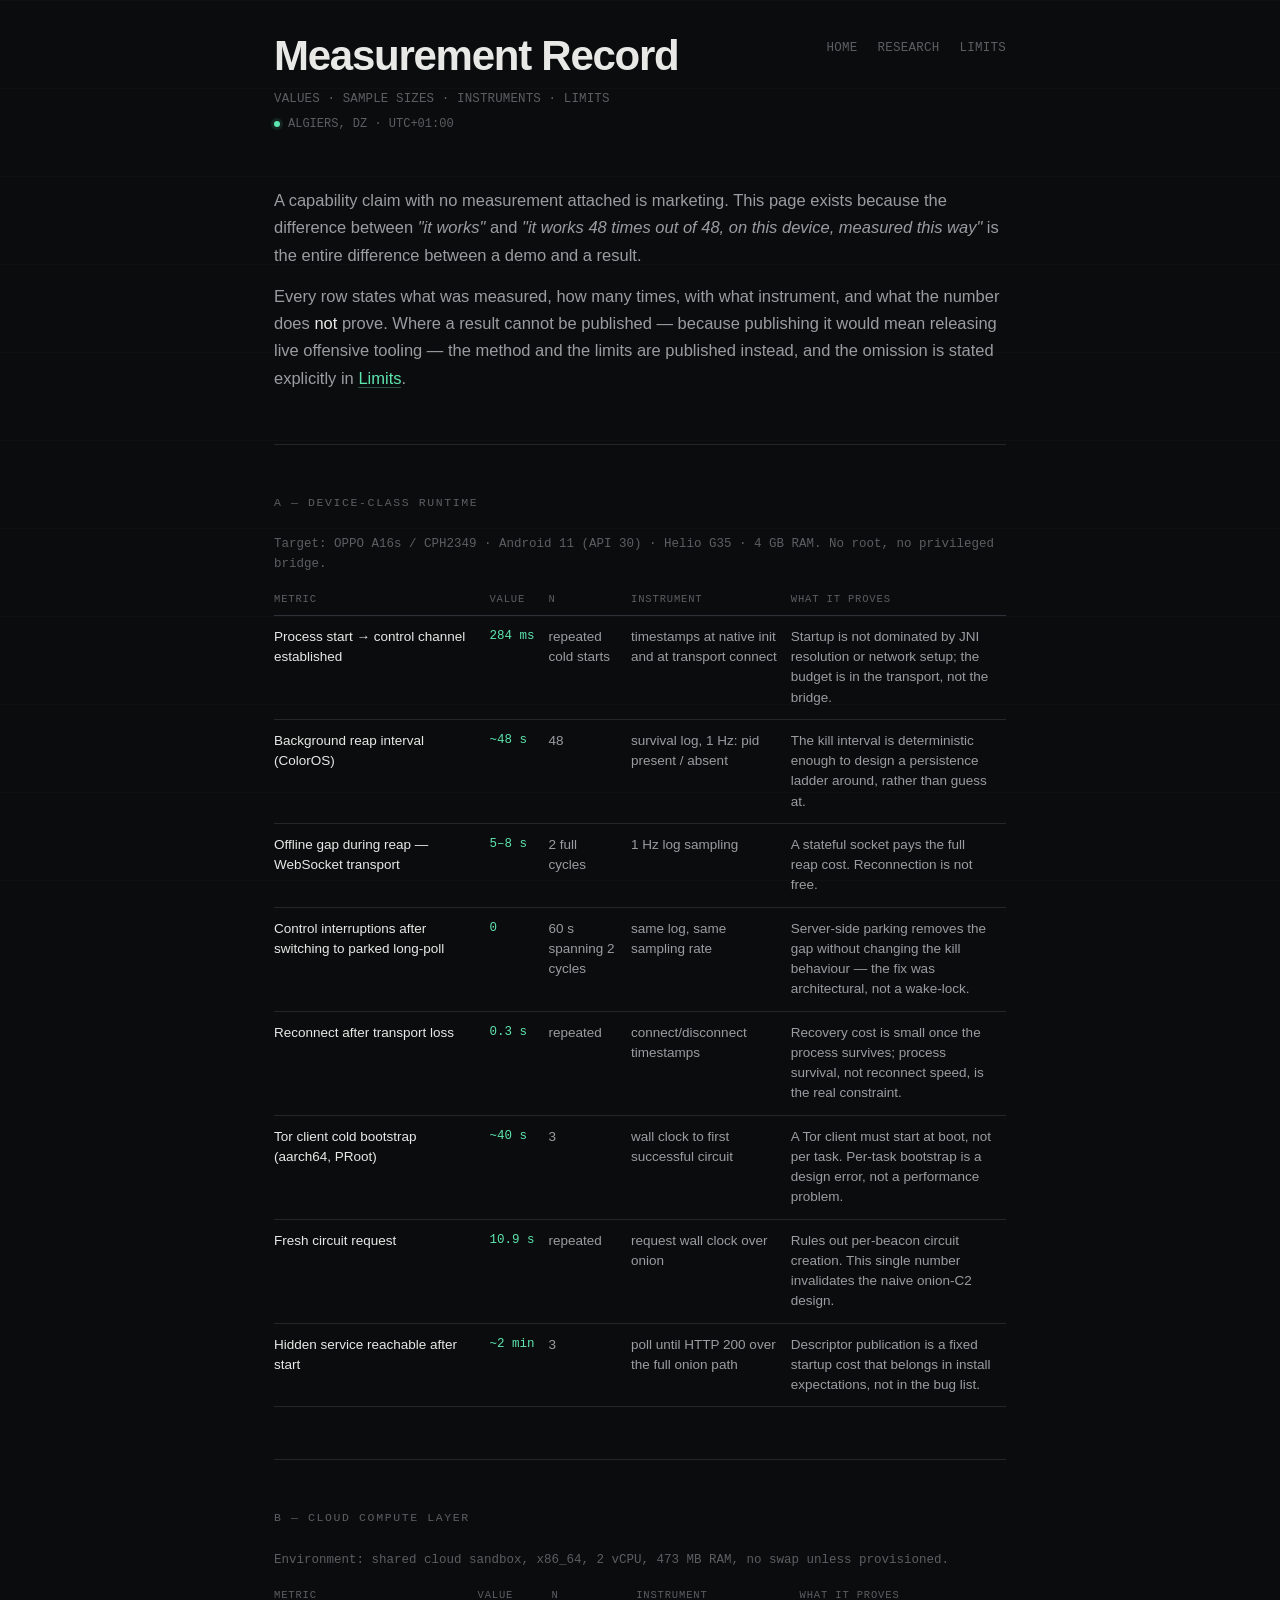
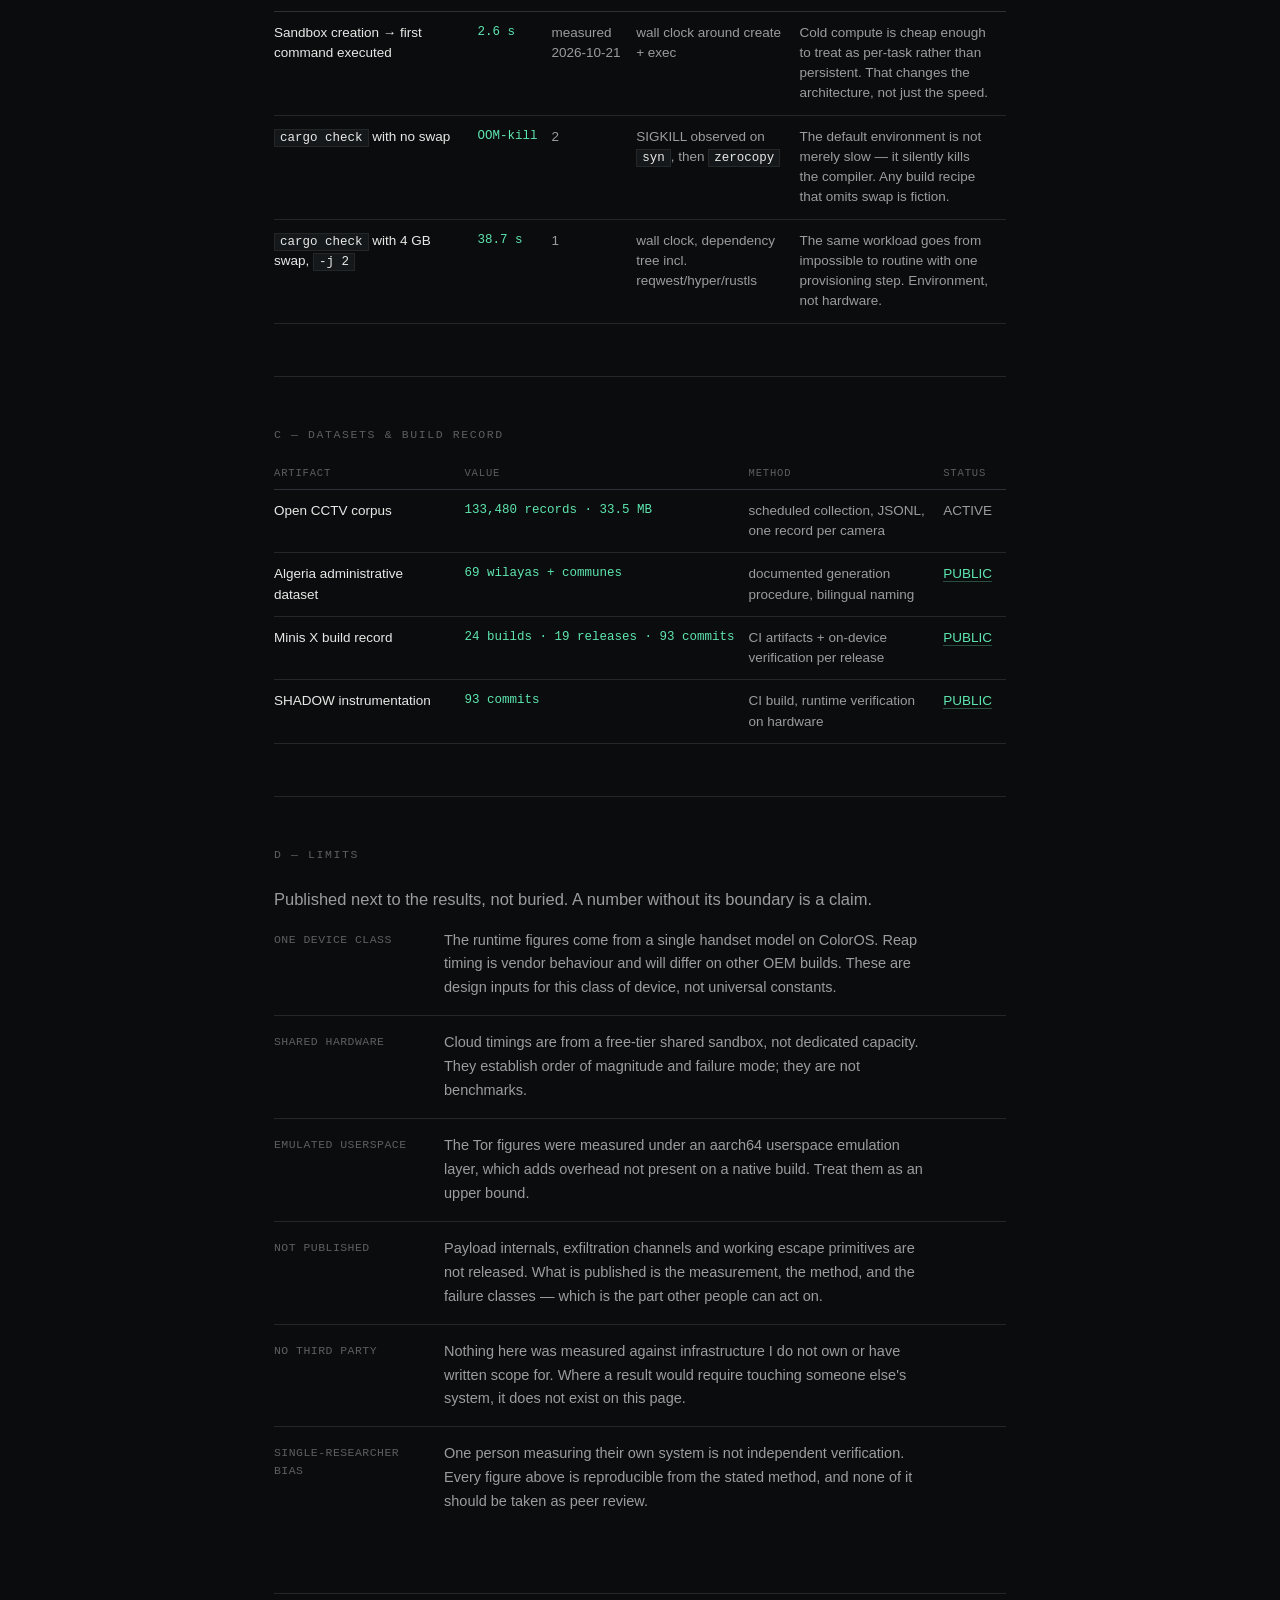
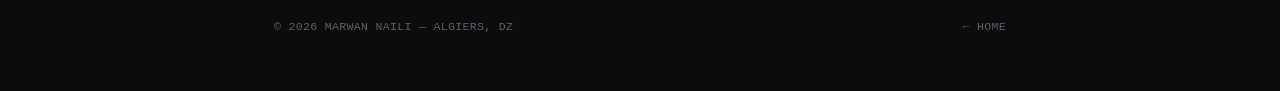
==== evidence/index.html @ 8810e88e "Reposition: offensive instrumentation + measurement record - Pillar C rewritten to match reality: at" ====
<!DOCTYPE html>
<html lang="en">
<head>
<meta charset="UTF-8">
<meta name="viewport" content="width=device-width, initial-scale=1">
<title>Measurement Record — Marwan Naili</title>
<meta name="description" content="Measured results with sample sizes, instruments and stated limits: device-class runtime, transport resilience, cloud compute layer, and public datasets.">
<meta name="theme-color" content="#0b0c0d">
<meta property="og:title" content="Measurement Record — Marwan Naili">
<meta property="og:description" content="Every number with its sample size, its instrument, and what it does not prove.">
<meta property="og:type" content="article">
<meta property="og:url" content="https://marwan-naili.me/evidence/">
<link rel="icon" href="data:image/svg+xml,%3Csvg xmlns='http://www.w3.org/2000/svg' viewBox='0 0 100 100'%3E%3Crect width='100' height='100' fill='%230b0c0d'/%3E%3Ctext x='50' y='68' font-size='52' text-anchor='middle' fill='%235ee6b0' font-family='monospace'%3EM%3C/text%3E%3C/svg%3E">
<link rel="stylesheet" href="/style.css">
</head>
<body>
<div class="wrap">

  <header>
    <div>
      <h1>Measurement Record</h1>
      <p class="role">VALUES · SAMPLE SIZES · INSTRUMENTS · LIMITS</p>
      <p class="status"><span class="dot"></span>ALGIERS, DZ · UTC+01:00</p>
    </div>
    <nav class="nav">
      <a href="/">HOME</a>
      <a href="/research/">RESEARCH</a>
      <a href="#limits">LIMITS</a>
    </nav>
  </header>

  <section>
    <p class="intro">A capability claim with no measurement attached is marketing. This page exists because the difference between <i>"it works"</i> and <i>"it works 48 times out of 48, on this device, measured this way"</i> is the entire difference between a demo and a result.</p>
    <p class="intro">Every row states what was measured, how many times, with what instrument, and what the number does <b>not</b> prove. Where a result cannot be published — because publishing it would mean releasing live offensive tooling — the method and the limits are published instead, and the omission is stated explicitly in <a href="#limits">Limits</a>.</p>
  </section>

  <section id="device">
    <p class="section-label">A — DEVICE-CLASS RUNTIME</p>
    <p class="note">Target: OPPO A16s / CPH2349 · Android 11 (API 30) · Helio G35 · 4 GB RAM. No root, no privileged bridge.</p>
    <table class="mtable">
      <thead>
        <tr><th>Metric</th><th>Value</th><th>n</th><th>Instrument</th><th>What it proves</th></tr>
      </thead>
      <tbody>
        <tr><td>Process start → control channel established</td><td class="num">284 ms</td><td>repeated cold starts</td><td>timestamps at native init and at transport connect</td><td>Startup is not dominated by JNI resolution or network setup; the budget is in the transport, not the bridge.</td></tr>
        <tr><td>Background reap interval (ColorOS)</td><td class="num">~48 s</td><td>48</td><td>survival log, 1 Hz: pid present / absent</td><td>The kill interval is deterministic enough to design a persistence ladder around, rather than guess at.</td></tr>
        <tr><td>Offline gap during reap — WebSocket transport</td><td class="num">5–8 s</td><td>2 full cycles</td><td>1 Hz log sampling</td><td>A stateful socket pays the full reap cost. Reconnection is not free.</td></tr>
        <tr><td>Control interruptions after switching to parked long-poll</td><td class="num">0</td><td>60 s spanning 2 cycles</td><td>same log, same sampling rate</td><td>Server-side parking removes the gap without changing the kill behaviour — the fix was architectural, not a wake-lock.</td></tr>
        <tr><td>Reconnect after transport loss</td><td class="num">0.3 s</td><td>repeated</td><td>connect/disconnect timestamps</td><td>Recovery cost is small once the process survives; process survival, not reconnect speed, is the real constraint.</td></tr>
        <tr><td>Tor client cold bootstrap (aarch64, PRoot)</td><td class="num">~40 s</td><td>3</td><td>wall clock to first successful circuit</td><td>A Tor client must start at boot, not per task. Per-task bootstrap is a design error, not a performance problem.</td></tr>
        <tr><td>Fresh circuit request</td><td class="num">10.9 s</td><td>repeated</td><td>request wall clock over onion</td><td>Rules out per-beacon circuit creation. This single number invalidates the naive onion-C2 design.</td></tr>
        <tr><td>Hidden service reachable after start</td><td class="num">~2 min</td><td>3</td><td>poll until HTTP 200 over the full onion path</td><td>Descriptor publication is a fixed startup cost that belongs in install expectations, not in the bug list.</td></tr>
      </tbody>
    </table>
  </section>

  <section id="cloud">
    <p class="section-label">B — CLOUD COMPUTE LAYER</p>
    <p class="note">Environment: shared cloud sandbox, x86_64, 2 vCPU, 473 MB RAM, no swap unless provisioned.</p>
    <table class="mtable">
      <thead>
        <tr><th>Metric</th><th>Value</th><th>n</th><th>Instrument</th><th>What it proves</th></tr>
      </thead>
      <tbody>
        <tr><td>Sandbox creation → first command executed</td><td class="num">2.6 s</td><td>measured 2026-10-21</td><td>wall clock around create + exec</td><td>Cold compute is cheap enough to treat as per-task rather than persistent. That changes the architecture, not just the speed.</td></tr>
        <tr><td><code>cargo check</code> with no swap</td><td class="num">OOM-kill</td><td>2</td><td>SIGKILL observed on <code>syn</code>, then <code>zerocopy</code></td><td>The default environment is not merely slow — it silently kills the compiler. Any build recipe that omits swap is fiction.</td></tr>
        <tr><td><code>cargo check</code> with 4 GB swap, <code>-j 2</code></td><td class="num">38.7 s</td><td>1</td><td>wall clock, dependency tree incl. reqwest/hyper/rustls</td><td>The same workload goes from impossible to routine with one provisioning step. Environment, not hardware.</td></tr>
      </tbody>
    </table>
  </section>

  <section id="data">
    <p class="section-label">C — DATASETS &amp; BUILD RECORD</p>
    <table class="mtable">
      <thead>
        <tr><th>Artifact</th><th>Value</th><th>Method</th><th>Status</th></tr>
      </thead>
      <tbody>
        <tr><td>Open CCTV corpus</td><td class="num">133,480 records · 33.5 MB</td><td>scheduled collection, JSONL, one record per camera</td><td>ACTIVE</td></tr>
        <tr><td>Algeria administrative dataset</td><td class="num">69 wilayas + communes</td><td>documented generation procedure, bilingual naming</td><td><a href="https://github.com/marwangpt237/algeria-wilayas">PUBLIC</a></td></tr>
        <tr><td>Minis X build record</td><td class="num">24 builds · 19 releases · 93 commits</td><td>CI artifacts + on-device verification per release</td><td><a href="https://github.com/hellbound2307/Minis-X">PUBLIC</a></td></tr>
        <tr><td>SHADOW instrumentation</td><td class="num">93 commits</td><td>CI build, runtime verification on hardware</td><td><a href="https://github.com/hellbound2307/shadow">PUBLIC</a></td></tr>
      </tbody>
    </table>
  </section>

  <section id="limits">
    <p class="section-label">D — LIMITS</p>
    <p class="intro">Published next to the results, not buried. A number without its boundary is a claim.</p>
    <dl class="defs">
      <div>
        <dt>One device class</dt>
        <dd>The runtime figures come from a single handset model on ColorOS. Reap timing is vendor behaviour and will differ on other OEM builds. These are design inputs for this class of device, not universal constants.</dd>
      </div>
      <div>
        <dt>Shared hardware</dt>
        <dd>Cloud timings are from a free-tier shared sandbox, not dedicated capacity. They establish order of magnitude and failure mode; they are not benchmarks.</dd>
      </div>
      <div>
        <dt>Emulated userspace</dt>
        <dd>The Tor figures were measured under an aarch64 userspace emulation layer, which adds overhead not present on a native build. Treat them as an upper bound.</dd>
      </div>
      <div>
        <dt>Not published</dt>
        <dd>Payload internals, exfiltration channels and working escape primitives are not released. What is published is the measurement, the method, and the failure classes — which is the part other people can act on.</dd>
      </div>
      <div>
        <dt>No third party</dt>
        <dd>Nothing here was measured against infrastructure I do not own or have written scope for. Where a result would require touching someone else's system, it does not exist on this page.</dd>
      </div>
      <div>
        <dt>Single-researcher bias</dt>
        <dd>One person measuring their own system is not independent verification. Every figure above is reproducible from the stated method, and none of it should be taken as peer review.</dd>
      </div>
    </dl>
  </section>

  <footer>
    <span>© 2026 MARWAN NAILI — ALGIERS, DZ</span>
    <a href="/">← HOME</a>
  </footer>

</div>
</body>
</html>
---- style.css ----
/* marwan-naili.me — terminal-manifest
   Rules: one accent, monospace for machine data, system stack for prose,
   no rounded-card grids, no gradients-as-decoration, no emoji. */

:root {
  /* Base */
  --bg: #0b0c0d;
  --bg-elevated: #121314;
  --border: #242628;
  --border-hi: #2c3238;
  --text-primary: #e8e8e6;
  --text-secondary: #9a9c9f;
  --text-dim: #5c5e61;

  /* Single accent — status/action only */
  --accent: #5ee6b0;
  --accent-dim: #2a4d3e;

  /* Status badges */
  --status-shipped: #5ee6b0;
  --status-active: #e6c15e;
  --status-research: #5e9ee6;

  /* Typography */
  --font-mono: 'JetBrains Mono', 'IBM Plex Mono', ui-monospace, SFMono-Regular, Menlo, Consolas, monospace;
  --font-body: 'Inter', -apple-system, BlinkMacSystemFont, 'Segoe UI', Roboto, Helvetica, Arial, sans-serif;

  /* Spacing scale */
  --space-1: 0.5rem;
  --space-2: 1rem;
  --space-3: 1.5rem;
  --space-4: 2.5rem;
  --space-5: 4rem;

  /* Layout */
  --wrap: 780px;
}

/* Legacy aliases (transition) */
:root {
  --panel: var(--bg-elevated);
  --panel-2: #15181b;
  --line: var(--border);
  --line-hi: var(--border-hi);
  --text: var(--text-primary);
  --body: var(--text-secondary);
  --faint: var(--text-dim);
  --sans: var(--font-body);
  --mono: var(--font-mono);
}

* { box-sizing: border-box; margin: 0; padding: 0 }
html { -webkit-text-size-adjust: 100%; scroll-behavior: smooth }
@media (prefers-reduced-motion: reduce) { html { scroll-behavior: auto } }

body {
  background: var(--bg);
  color: var(--body);
  font: 16px/1.65 var(--font-body);
  -webkit-font-smoothing: antialiased;
  text-rendering: optimizeLegibility;
}

/* faint grid — texture, not decoration */
body::before {
  content: "";
  position: fixed; inset: 0; pointer-events: none; z-index: 0;
  background-image: linear-gradient(var(--border) 1px, transparent 1px);
  background-size: 100% 88px;
  opacity: .16;
}
body > * { position: relative; z-index: 1 }

::selection { background: var(--accent); color: #0b0c0d }
a { color: inherit }
a:focus-visible { outline: 2px solid var(--accent); outline-offset: 3px }

.wrap { max-width: var(--wrap); margin: 0 auto; padding: 0 24px }

/* ── header ───────────────────────────────────────────── */
header {
  display: flex; justify-content: space-between; align-items: flex-start; gap: 28px;
  padding: 34px 0 0; flex-wrap: wrap;
}
h1 {
  font-size: clamp(28px, 6.2vw, 42px); font-weight: 600; color: var(--text-primary);
  letter-spacing: -0.03em; line-height: 1.05;
}
.role {
  margin-top: 12px; font: 12.5px/1.5 var(--font-mono); color: var(--text-dim); letter-spacing: .01em;
}
.status {
  margin-top: 9px; display: inline-flex; align-items: center; gap: 8px;
  font: 12px/1 var(--font-mono); color: var(--text-dim);
}
.status .dot {
  width: 6px; height: 6px; background: var(--accent); border-radius: 50%;
  box-shadow: 0 0 0 3px rgba(94, 230, 176, .11);
}
.nav { display: flex; flex-wrap: wrap; gap: 20px; padding-top: 8px }
.nav a {
  font: 12.5px/1 var(--font-mono); color: var(--text-dim); text-decoration: none;
  letter-spacing: .02em; transition: color .12s ease;
}
.nav a:hover { color: var(--accent) }

/* ── sections ─────────────────────────────────────────── */
section { padding: 52px 0 0; border-top: 1px solid var(--border); margin-top: 52px }
section:first-of-type { border-top: 0; margin-top: 0 }
.section-label {
  font: 11.5px/1 var(--font-mono); color: var(--text-dim); letter-spacing: .14em;
  text-transform: uppercase; margin-bottom: 26px;
}
h2 { font-size: 19px; font-weight: 600; color: var(--text-primary); letter-spacing: -0.02em }

.intro { color: var(--body); font-size: 16.5px }
.intro + .intro { margin-top: 14px }
.intro b { color: var(--text-primary); font-weight: 500 }
.intro a { color: var(--accent); text-decoration: none; border-bottom: 1px solid var(--accent-dim) }
.intro a:hover { border-bottom-color: var(--accent) }

/* ── stat row ─────────────────────────────────────────── */
.stats {
  display: grid; grid-template-columns: repeat(auto-fit, minmax(168px, 1fr));
  gap: 1px; background: var(--border); border: 1px solid var(--border); margin-top: 34px;
}
.stat { background: var(--bg); padding: 16px 18px }
.stat .v {
  display: block; font: 600 15px/1.35 var(--font-mono); color: var(--accent);
  font-variant-numeric: tabular-nums; letter-spacing: -.01em;
  overflow-wrap: break-word;
}
.stat .k {
  display: block; margin-top: 8px; font: 10.5px/1.5 var(--font-mono);
  color: var(--text-dim); letter-spacing: .06em;
}

/* ── pillars ──────────────────────────────────────────── */
.pillars { display: flex; flex-direction: column }
.pillar { padding: 22px 0; border-top: 1px solid var(--border) }
.pillar:first-child { border-top: 0; padding-top: 0 }
.pillar .idx {
  font: 11.5px/1 var(--font-mono); color: var(--text-dim); letter-spacing: .1em;
  display: block; margin-bottom: 12px;
}
.pillar h3 { font-size: 17.5px; font-weight: 600; color: var(--text-primary); letter-spacing: -0.02em }
.pillar p { margin-top: 10px; font-size: 15px; max-width: 62ch }
.pillar .meta {
  margin-top: 13px; font: 11.5px/1.5 var(--font-mono); color: var(--text-dim); letter-spacing: .02em;
}

/* ── work list (SYSTEMS) ──────────────────────────────── */
.work {
  display: grid;
  grid-template-columns: repeat(auto-fit, minmax(340px, 1fr));
  gap: var(--space-3);
}
.project {
  background: var(--bg-elevated);
  border: 1px solid var(--border);
  padding: var(--space-3);
  display: flex; flex-direction: column;
  transition: border-color .14s ease, background .14s ease;
}
.project:hover { border-color: var(--border-hi) }

/* Large cards (mature projects) */
.project--large {
  grid-column: span 2;
}
.project--large .project-thumb {
  margin-top: var(--space-2);
  aspect-ratio: 16/9;
  background: var(--bg);
  border: 1px solid var(--border);
  display: flex; align-items: center; justify-content: center;
  font: 11px/1 var(--font-mono); color: var(--text-dim);
}

/* Small cards (in-progress) */
.project--small {
  border-color: var(--border);
}
.project--small:hover { border-color: var(--border); } /* no accent highlight */

.project h3 { font-size: 16.5px; font-weight: 600; color: var(--text-primary); letter-spacing: -0.015em }
.project h3 a { text-decoration: none; border-bottom: 1px solid transparent; transition: color .12s ease, border-color .12s ease }
.project h3 a:hover { color: var(--accent); border-bottom-color: var(--accent-dim) }

.project .meta {
  margin-top: var(--space-1); font: 11.5px/1.5 var(--font-mono);
  color: var(--text-dim); letter-spacing: .02em;
}

.project p { margin-top: var(--space-2); font-size: 14.5px; max-width: 64ch; flex: 1 }

/* ── Status Badge ─────────────────────────────────────── */
.status-badge {
  display: inline-flex; align-items: center; gap: 6px;
  font: 10.5px/1 var(--font-mono); letter-spacing: .08em; text-transform: uppercase;
  padding: 4px 8px; border-radius: 2px;
  white-space: nowrap;
}
.status-badge--shipped {
  background: rgba(94, 230, 176, 0.12); color: var(--status-shipped);
  border: 1px solid rgba(94, 230, 176, 0.3);
}
.status-badge--active {
  background: rgba(230, 193, 94, 0.12); color: var(--status-active);
  border: 1px solid rgba(230, 193, 94, 0.3);
}
.status-badge--research {
  background: rgba(94, 158, 230, 0.12); color: var(--status-research);
  border: 1px solid rgba(94, 158, 230, 0.3);
}
.status-badge--authorized {
  background: rgba(144, 238, 144, 0.12); color: #90ee90;
  border: 1px solid rgba(144, 238, 144, 0.3);
}
.status-badge::before {
  content: ""; width: 6px; height: 6px; border-radius: 50%; background: currentColor;
}

.verified-date {
  font: 10.5px/1 var(--font-mono); color: var(--text-dim); letter-spacing: .02em;
  margin-top: 4px;
}

/* ── Tag Row ──────────────────────────────────────────── */
.tag-row {
  display: flex; flex-wrap: wrap; gap: var(--space-1);
  margin-top: var(--space-2);
}
.tag {
  font: 10.5px/1 var(--font-mono); letter-spacing: .08em; text-transform: uppercase;
  color: var(--text-dim); border: 1px solid var(--border-hi);
  padding: 4px 8px; white-space: nowrap;
}

/* ── Research Entry ───────────────────────────────────── */
.research-entry {
  padding: var(--space-3) 0; border-top: 1px solid var(--border);
}
.research-entry:first-child { border-top: 0; padding-top: 0 }

.research-entry-header {
  display: flex; flex-wrap: wrap; align-items: baseline; gap: var(--space-2); margin-bottom: var(--space-1);
}
.research-entry-date {
  font: 11.5px/1 var(--font-mono); color: var(--text-dim); letter-spacing: .02em; white-space: nowrap;
}
.research-entry-title { font-size: 17.5px; font-weight: 600; color: var(--text-primary); letter-spacing: -0.02em; }
.research-entry-title a { text-decoration: none; border-bottom: 1px solid transparent; }
.research-entry-title a:hover { border-bottom-color: var(--accent-dim); color: var(--accent); }

.research-entry-body { font-size: 14.5px; color: var(--body); max-width: 64ch; }
.research-entry-body p { margin-top: var(--space-2); }
.research-entry-body p:first-child { margin-top: 0; }

.research-entry-fields {
  display: grid; grid-template-columns: 100px 1fr; gap: var(--space-1) var(--space-2);
  margin-top: var(--space-2); font: 11.5px/1.6 var(--font-mono); color: var(--text-dim);
}
.research-entry-fields dt { color: var(--text-dim); letter-spacing: .04em; text-transform: uppercase; }
.research-entry-fields dd { color: var(--body); max-width: 50ch; }

/* ── Disclosure Block ─────────────────────────────────── */
.disclosure-block {
  background: var(--bg-elevated); border: 1px solid var(--border);
  padding: var(--space-3); margin-top: var(--space-2);
}
.disclosure-block .section-label { margin-bottom: var(--space-2); }
.disclosure-block .bullets { list-style: none; display: flex; flex-direction: column; gap: 10px; margin-top: 16px; }
.disclosure-block .bullets li { display: grid; grid-template-columns: 96px 1fr; gap: 16px; font-size: 14.5px; }
.disclosure-block .bullets li b { font: 11.5px/1.6 var(--font-mono); color: var(--accent); font-weight: 400; letter-spacing: .04em; text-transform: uppercase; }
.disclosure-block a { color: var(--accent); text-decoration: none; border-bottom: 1px solid var(--accent-dim); }
.disclosure-block a:hover { border-bottom-color: var(--accent); }

/* ── inline code ──────────────────────────────────────── */
code {
  font: 12.5px/1.5 var(--font-mono); color: var(--text-primary);
  background: var(--panel-2); border: 1px solid var(--border);
  padding: 1px 5px; overflow-wrap: break-word;
}

/* ── definition list ──────────────────────────────────── */
.defs { display: grid; grid-template-columns: 1fr; gap: 0 }
.defs div { display: grid; grid-template-columns: 150px 1fr; gap: 20px; padding: 15px 0; border-top: 1px solid var(--border); }
.defs div:first-child { border-top: 0 }
.defs dt { font: 11.5px/1.5 var(--font-mono); color: var(--text-dim); letter-spacing: .04em; text-transform: uppercase; padding-top: 2px; }
.defs dd { font-size: 14.5px; max-width: 60ch; }

/* ── contact ──────────────────────────────────────────── */
.email { font: 17px/1.5 var(--font-mono) }
.email a { color: var(--accent); text-decoration: none }
.email a:hover { border-bottom: 1px solid var(--accent) }
.ext { margin-top: 11px; font: 13.5px/1.6 var(--font-mono); color: var(--text-dim) }
.ext a { color: var(--text-dim); text-decoration: none; border-bottom: 1px solid var(--border-hi) }
.ext a:hover { color: var(--accent); border-bottom-color: var(--accent-dim) }
.note { margin-top: 18px; font: 12.5px/1.6 var(--font-mono); color: var(--text-dim) }

footer {
  margin-top: 64px; padding: 24px 0 56px; border-top: 1px solid var(--border);
  display: flex; justify-content: space-between; gap: 16px;
  font: 11.5px/1.5 var(--font-mono); color: var(--text-dim); letter-spacing: .03em;
}
footer a { color: var(--text-dim); text-decoration: none }
footer a:hover { color: var(--accent) }

/* ── mobile ───────────────────────────────────────────── */
@media (max-width: 640px) {
  .wrap { padding: 0 18px }
  header { padding-top: 26px; gap: 18px }
  .nav { gap: 16px; padding-top: 0 }
  section { padding-top: 40px; margin-top: 40px }

  .work { grid-template-columns: 1fr; }
  .project--large { grid-column: span 1; }

  .tag-row { flex-wrap: wrap; gap: var(--space-1); }

  .research-entry-fields { grid-template-columns: 1fr; gap: 4px; }
  .research-entry-fields dt { padding-top: 0; }

  .defs div { grid-template-columns: 1fr; gap: 4px }
  .defs dt { padding-top: 0 }

  .disclosure-block .bullets li { grid-template-columns: 1fr; gap: 2px }

  footer { flex-direction: column; gap: 6px }
  .section-label { font-size: 0.85rem; }
}
/* ── measurement table (evidence page) ────────────────── */
.mtable {
  width: 100%;
  border-collapse: collapse;
  margin-top: 18px;
  font-size: 13.5px;
  display: block;
  overflow-x: auto;
  white-space: normal;
}
.mtable thead th {
  font: 10.5px/1.4 var(--font-mono);
  letter-spacing: .08em;
  text-transform: uppercase;
  color: var(--text-dim);
  text-align: left;
  padding: 0 14px 8px 0;
  border-bottom: 1px solid var(--border-hi);
  white-space: nowrap;
}
.mtable td {
  padding: 11px 14px 11px 0;
  border-bottom: 1px solid var(--border);
  vertical-align: top;
  color: var(--text-secondary);
  line-height: 1.5;
}
.mtable tbody tr:hover td { background: rgba(255,255,255,.015) }
.mtable td:first-child { color: var(--text-primary); min-width: 190px }
.mtable td.num {
  font: 12.5px/1.5 var(--font-mono);
  color: var(--accent);
  white-space: nowrap;
}
.mtable a { color: var(--accent); text-decoration: none; border-bottom: 1px solid var(--accent-dim) }
.mtable a:hover { border-bottom-color: var(--accent) }
.mtable code { white-space: nowrap }

@media (max-width: 640px) {
  .mtable { font-size: 12.5px }
  .mtable td:first-child { min-width: 150px }
}
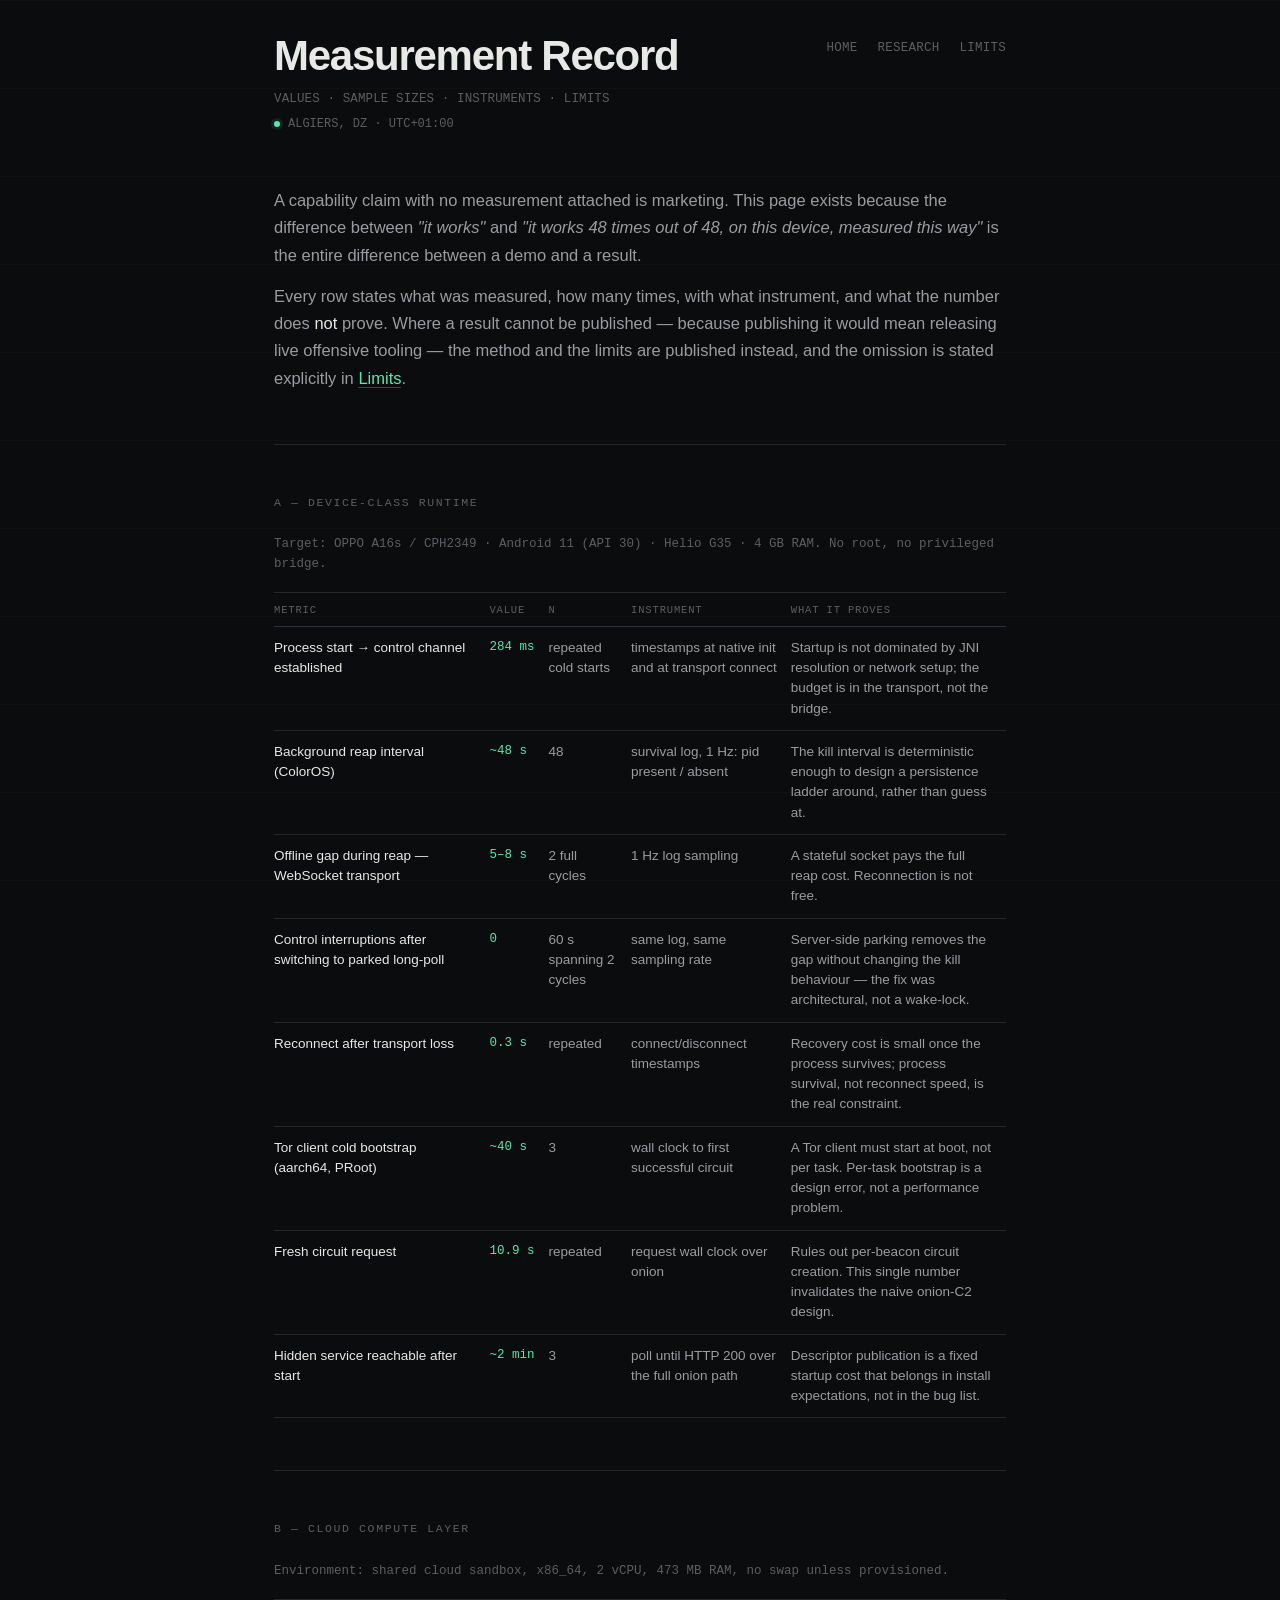
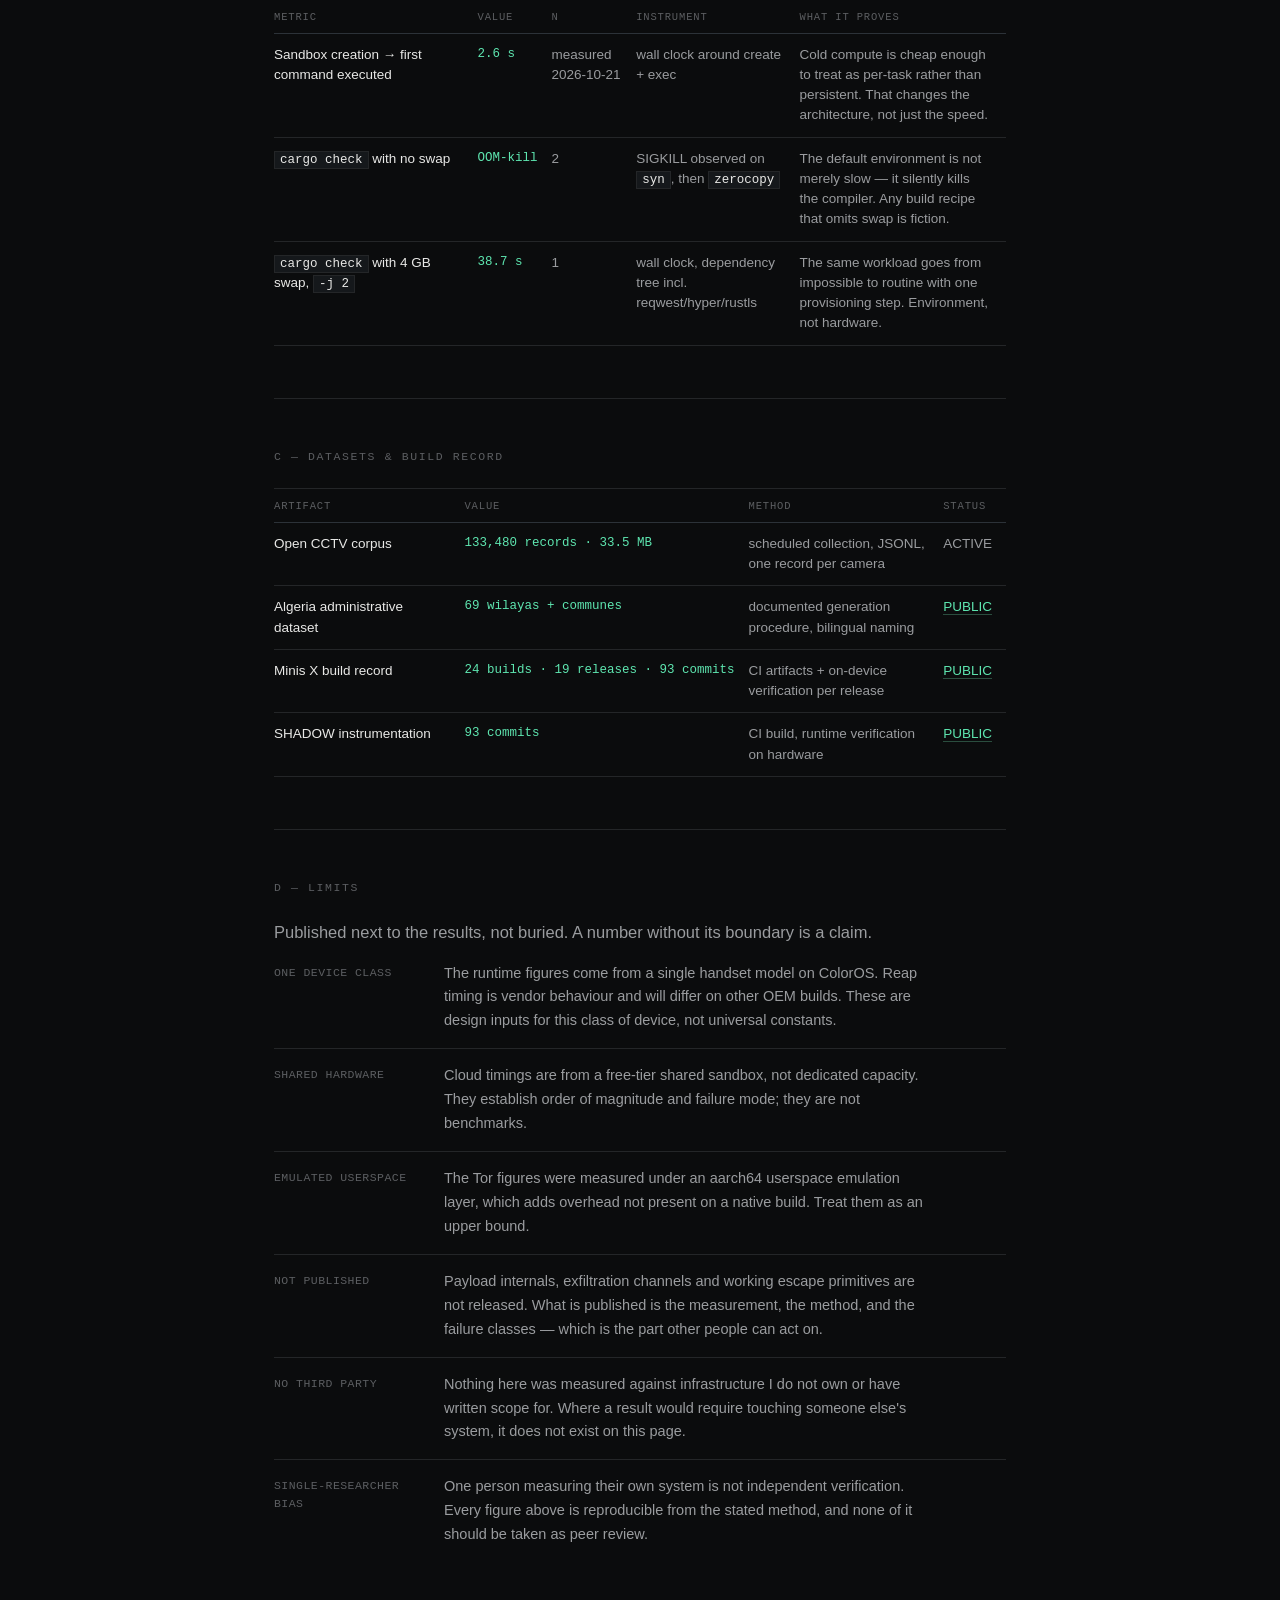
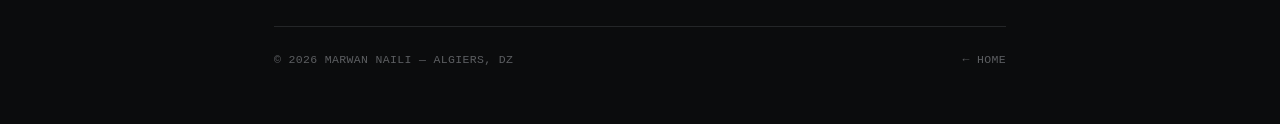
==== commit 2d8aab7f: "Fix evidence table layout: scroll wrapper instead of display:block on table" ====
--- a/evidence/index.html
+++ b/evidence/index.html
@@ -37,7 +37,7 @@
   <section id="device">
     <p class="section-label">A — DEVICE-CLASS RUNTIME</p>
     <p class="note">Target: OPPO A16s / CPH2349 · Android 11 (API 30) · Helio G35 · 4 GB RAM. No root, no privileged bridge.</p>
-    <table class="mtable">
+    <div class="tbl-wrap"><table class="mtable">
       <thead>
         <tr><th>Metric</th><th>Value</th><th>n</th><th>Instrument</th><th>What it proves</th></tr>
       </thead>
@@ -51,13 +51,13 @@
         <tr><td>Fresh circuit request</td><td class="num">10.9 s</td><td>repeated</td><td>request wall clock over onion</td><td>Rules out per-beacon circuit creation. This single number invalidates the naive onion-C2 design.</td></tr>
         <tr><td>Hidden service reachable after start</td><td class="num">~2 min</td><td>3</td><td>poll until HTTP 200 over the full onion path</td><td>Descriptor publication is a fixed startup cost that belongs in install expectations, not in the bug list.</td></tr>
       </tbody>
-    </table>
+    </table></div>
   </section>
 
   <section id="cloud">
     <p class="section-label">B — CLOUD COMPUTE LAYER</p>
     <p class="note">Environment: shared cloud sandbox, x86_64, 2 vCPU, 473 MB RAM, no swap unless provisioned.</p>
-    <table class="mtable">
+    <div class="tbl-wrap"><table class="mtable">
       <thead>
         <tr><th>Metric</th><th>Value</th><th>n</th><th>Instrument</th><th>What it proves</th></tr>
       </thead>
@@ -66,12 +66,12 @@
         <tr><td><code>cargo check</code> with no swap</td><td class="num">OOM-kill</td><td>2</td><td>SIGKILL observed on <code>syn</code>, then <code>zerocopy</code></td><td>The default environment is not merely slow — it silently kills the compiler. Any build recipe that omits swap is fiction.</td></tr>
         <tr><td><code>cargo check</code> with 4 GB swap, <code>-j 2</code></td><td class="num">38.7 s</td><td>1</td><td>wall clock, dependency tree incl. reqwest/hyper/rustls</td><td>The same workload goes from impossible to routine with one provisioning step. Environment, not hardware.</td></tr>
       </tbody>
-    </table>
+    </table></div>
   </section>
 
   <section id="data">
     <p class="section-label">C — DATASETS &amp; BUILD RECORD</p>
-    <table class="mtable">
+    <div class="tbl-wrap"><table class="mtable">
       <thead>
         <tr><th>Artifact</th><th>Value</th><th>Method</th><th>Status</th></tr>
       </thead>
@@ -81,7 +81,7 @@
         <tr><td>Minis X build record</td><td class="num">24 builds · 19 releases · 93 commits</td><td>CI artifacts + on-device verification per release</td><td><a href="https://github.com/hellbound2307/Minis-X">PUBLIC</a></td></tr>
         <tr><td>SHADOW instrumentation</td><td class="num">93 commits</td><td>CI build, runtime verification on hardware</td><td><a href="https://github.com/hellbound2307/shadow">PUBLIC</a></td></tr>
       </tbody>
-    </table>
+    </table></div>
   </section>
 
   <section id="limits">
--- a/style.css
+++ b/style.css
@@ -331,14 +331,16 @@
   .section-label { font-size: 0.85rem; }
 }
 /* ── measurement table (evidence page) ────────────────── */
+.tbl-wrap {
+  overflow-x: auto;
+  margin-top: 18px;
+  border-top: 1px solid var(--border);
+}
 .mtable {
   width: 100%;
   border-collapse: collapse;
-  margin-top: 18px;
   font-size: 13.5px;
-  display: block;
-  overflow-x: auto;
-  white-space: normal;
+  display: table;
 }
 .mtable thead th {
   font: 10.5px/1.4 var(--font-mono);
@@ -346,7 +348,7 @@
   text-transform: uppercase;
   color: var(--text-dim);
   text-align: left;
-  padding: 0 14px 8px 0;
+  padding: 10px 14px 8px 0;
   border-bottom: 1px solid var(--border-hi);
   white-space: nowrap;
 }
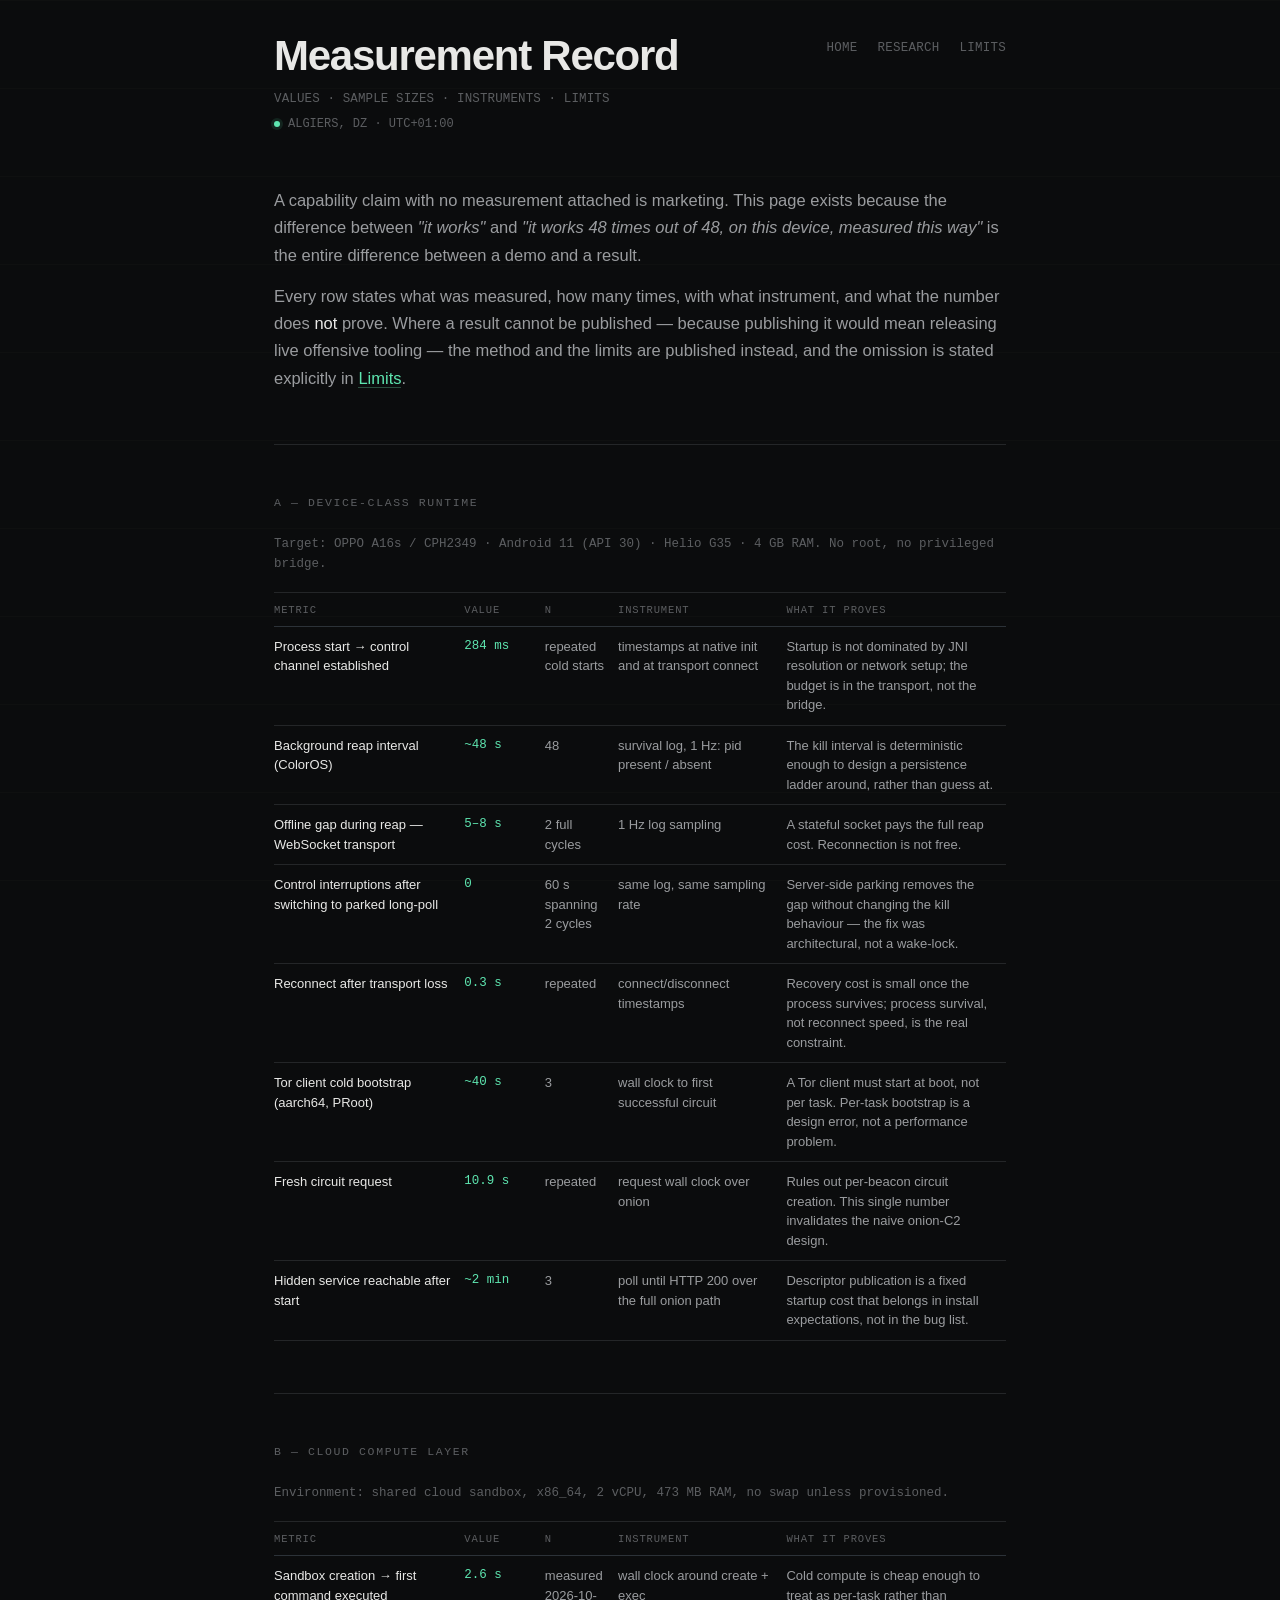
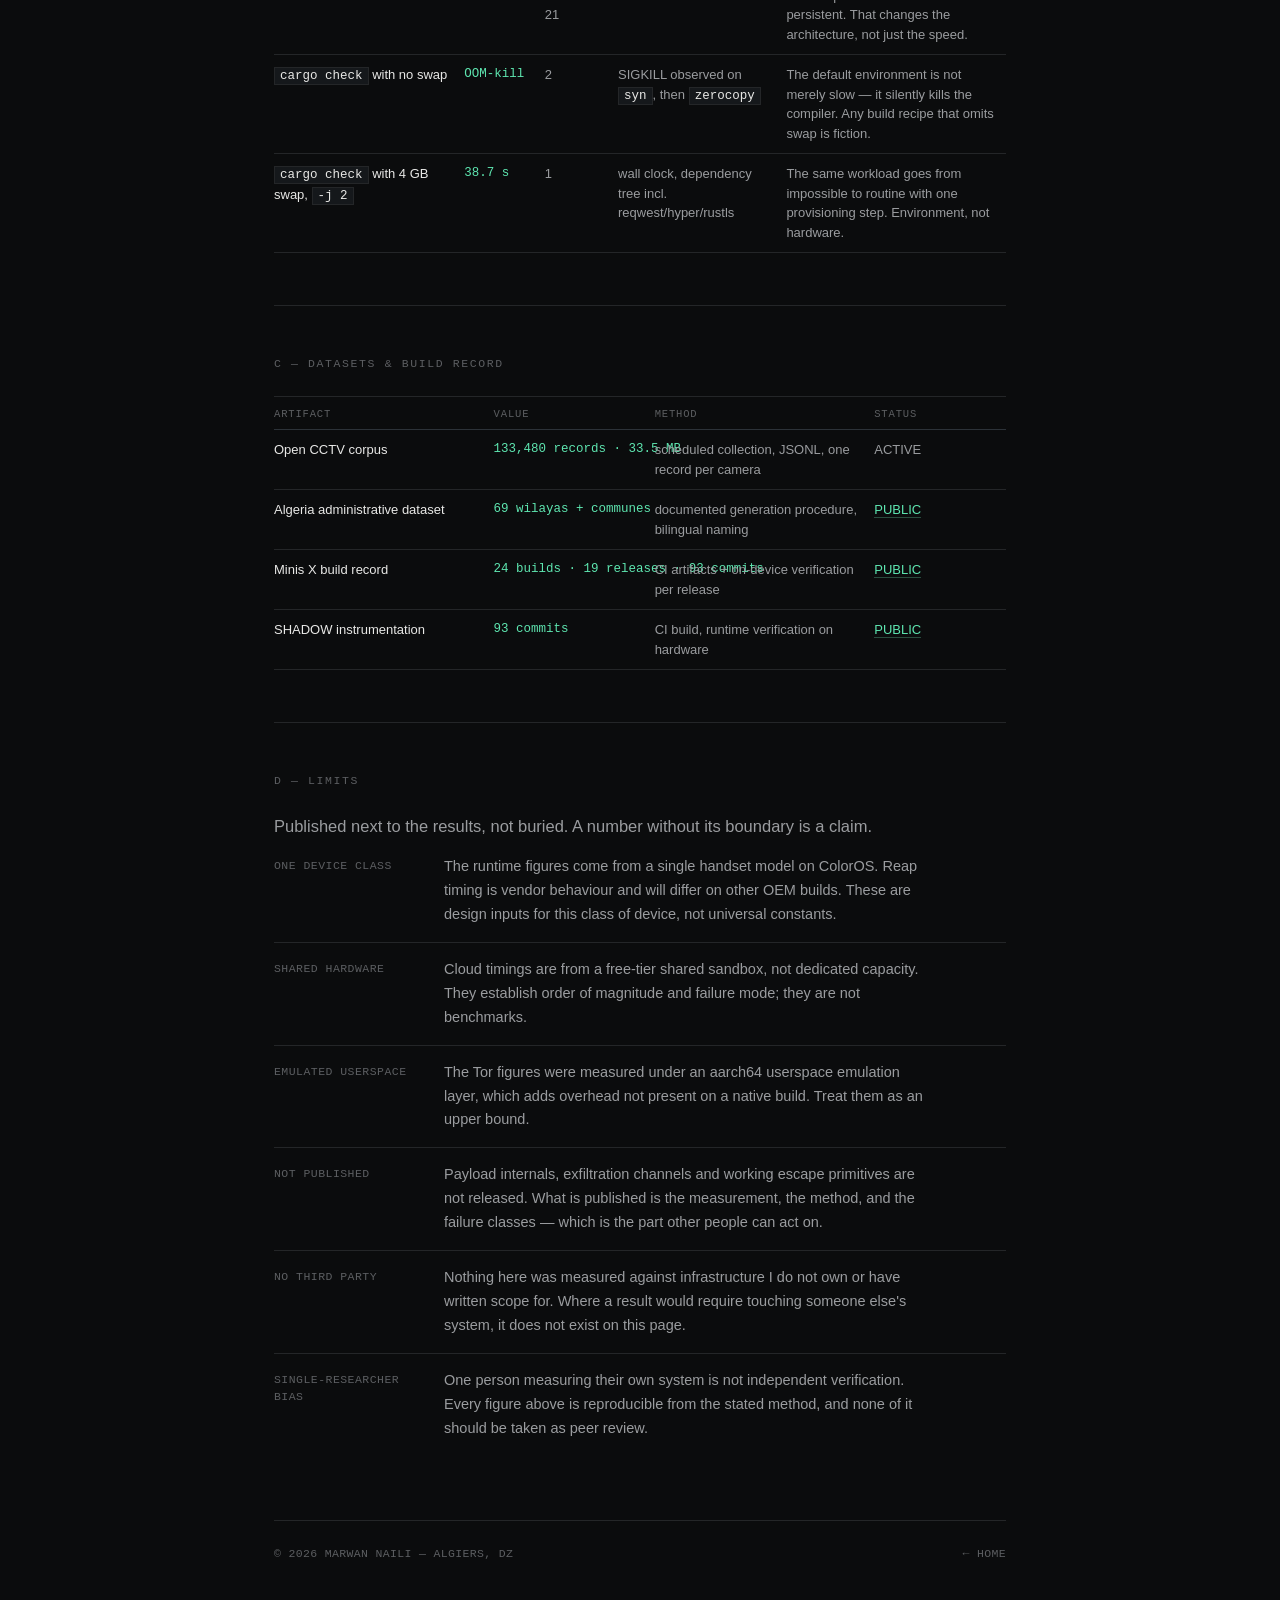
==== commit 0914ac33: "Evidence table: fixed layout so five columns fit the 780px measure" ====
--- a/evidence/index.html
+++ b/evidence/index.html
@@ -71,7 +71,7 @@
 
   <section id="data">
     <p class="section-label">C — DATASETS &amp; BUILD RECORD</p>
-    <div class="tbl-wrap"><table class="mtable">
+    <div class="tbl-wrap"><table class="mtable mtable--4">
       <thead>
         <tr><th>Artifact</th><th>Value</th><th>Method</th><th>Status</th></tr>
       </thead>
--- a/style.css
+++ b/style.css
@@ -339,9 +339,20 @@
 .mtable {
   width: 100%;
   border-collapse: collapse;
-  font-size: 13.5px;
+  font-size: 13px;
   display: table;
-}
+  table-layout: fixed;
+}
+.mtable th:nth-child(1), .mtable td:nth-child(1) { width: 26% }
+.mtable th:nth-child(2), .mtable td:nth-child(2) { width: 11% }
+.mtable th:nth-child(3), .mtable td:nth-child(3) { width: 10% }
+.mtable th:nth-child(4), .mtable td:nth-child(4) { width: 23% }
+.mtable th:nth-child(5), .mtable td:nth-child(5) { width: 30% }
+.mtable--4 th:nth-child(1), .mtable--4 td:nth-child(1) { width: 30% }
+.mtable--4 th:nth-child(2), .mtable--4 td:nth-child(2) { width: 22% }
+.mtable--4 th:nth-child(3), .mtable--4 td:nth-child(3) { width: 30% }
+.mtable--4 th:nth-child(4), .mtable--4 td:nth-child(4) { width: 18% }
+.mtable--4 .num { white-space: normal }
 .mtable thead th {
   font: 10.5px/1.4 var(--font-mono);
   letter-spacing: .08em;
@@ -353,14 +364,14 @@
   white-space: nowrap;
 }
 .mtable td {
-  padding: 11px 14px 11px 0;
+  padding: 10px 12px 10px 0;
   border-bottom: 1px solid var(--border);
   vertical-align: top;
   color: var(--text-secondary);
   line-height: 1.5;
 }
 .mtable tbody tr:hover td { background: rgba(255,255,255,.015) }
-.mtable td:first-child { color: var(--text-primary); min-width: 190px }
+.mtable td:first-child { color: var(--text-primary) }
 .mtable td.num {
   font: 12.5px/1.5 var(--font-mono);
   color: var(--accent);
